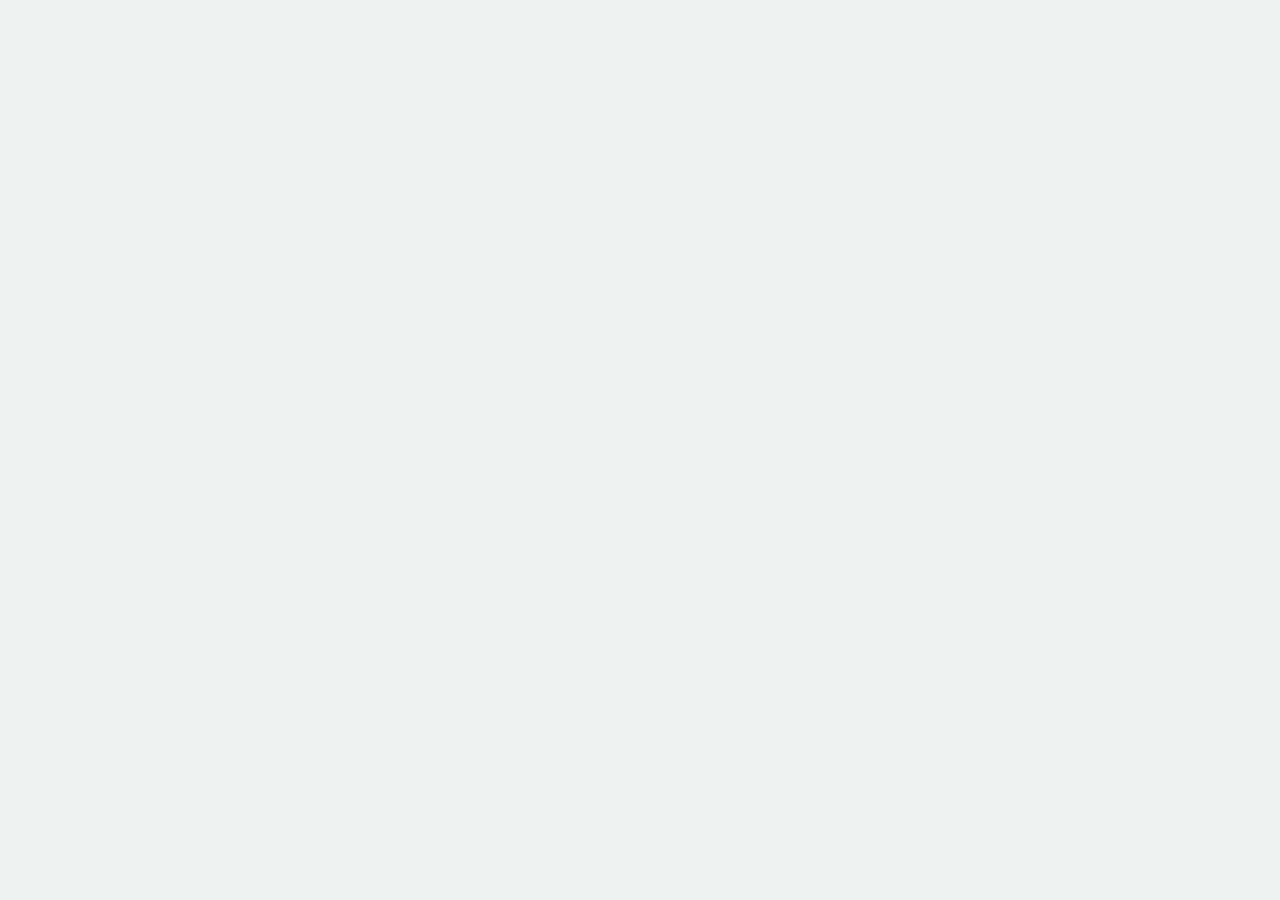
==== index.html @ 86ec383f "Initial SwiftPay TrustFix project setup" ====
<!DOCTYPE html>
<html lang="en">

<head>

    <meta charset="UTF-8">

    <meta
        name="viewport"
        content="width=device-width, initial-scale=1.0"
    >

    <meta
        name="description"
        content="SwiftPay TrustFix - A trust-centered fintech UX redesign"
    >

    <title>SwiftPay TrustFix</title>

    <link rel="stylesheet" href="style.css">

</head>

<body>

    <main id="app">

        <!-- Application content will be added here -->

    </main>

    <script src="script.js"></script>

</body>

</html>
---- style.css ----
/* =========================================
   SWIFTPAY TRUSTFIX
   Global Styles
   ========================================= */

* {
    margin: 0;
    padding: 0;
    box-sizing: border-box;
}

html {
    scroll-behavior: smooth;
}

body {
    font-family: Arial, Helvetica, sans-serif;
    background: #eef2f0;
    color: #102a43;
    min-height: 100vh;
}

button,
input {
    font: inherit;
}

button {
    cursor: pointer;
}

#app {
    width: 100%;
    min-height: 100vh;
}
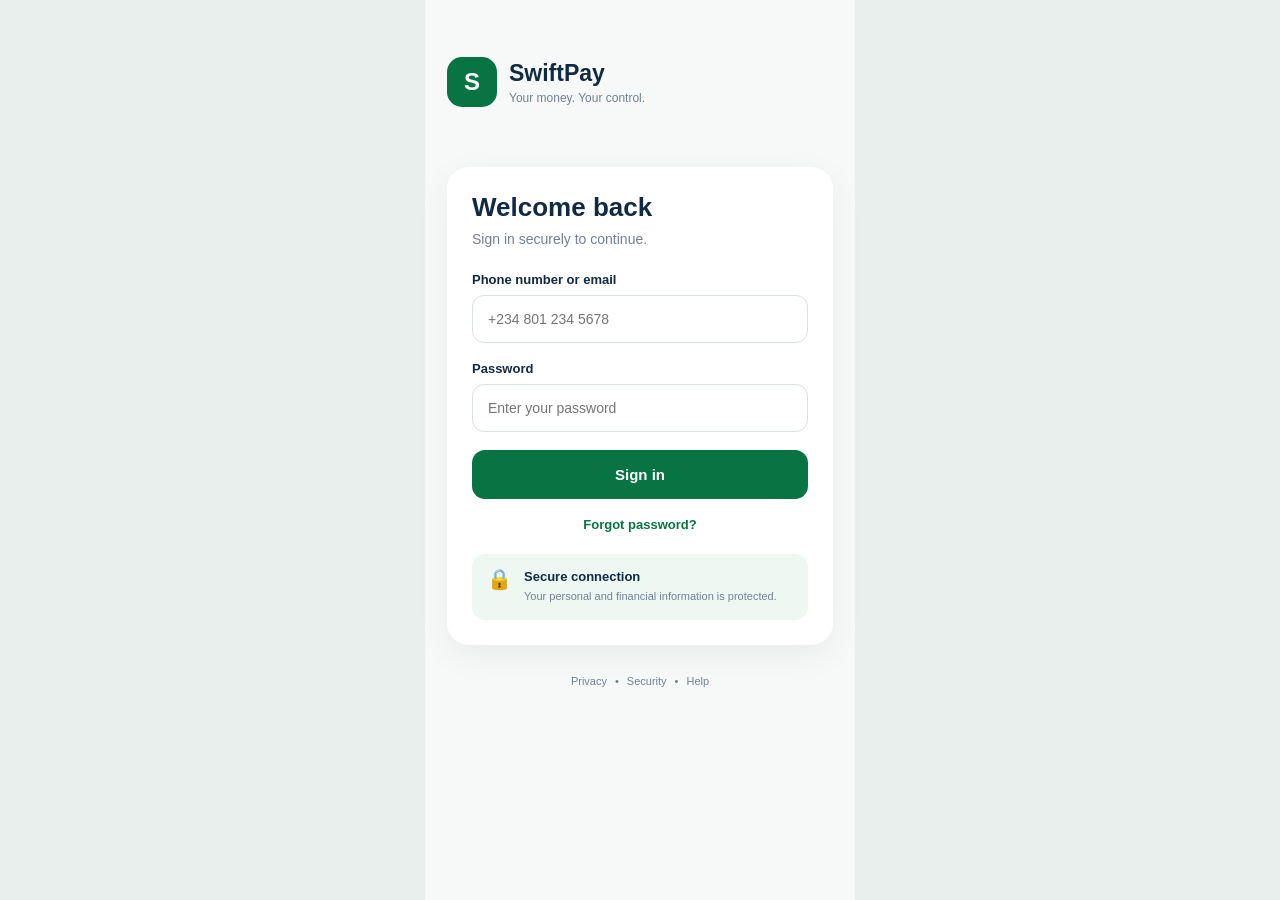
==== commit fe6ff4b2: "Build SwiftPay trust-centered login screen" ====
--- a/index.html
+++ b/index.html
@@ -12,10 +12,10 @@
 
     <meta
         name="description"
-        content="SwiftPay TrustFix - A trust-centered fintech UX redesign"
+        content="SwiftPay TrustFix - Secure fintech experience"
     >
 
-    <title>SwiftPay TrustFix</title>
+    <title>SwiftPay | Secure Login</title>
 
     <link rel="stylesheet" href="style.css">
 
@@ -23,9 +23,146 @@
 
 <body>
 
-    <main id="app">
+    <main class="app">
 
-        <!-- Application content will be added here -->
+        <!-- =========================
+             LOGIN SCREEN
+             ========================= -->
+
+        <section
+            id="loginScreen"
+            class="screen active"
+        >
+
+            <div class="brand">
+
+                <div class="brand-logo">
+                    S
+                </div>
+
+                <div class="brand-text">
+
+                    <h1>SwiftPay</h1>
+
+                    <p>
+                        Your money. Your control.
+                    </p>
+
+                </div>
+
+            </div>
+
+
+            <div class="login-card">
+
+                <div class="login-header">
+
+                    <h2>
+                        Welcome back
+                    </h2>
+
+                    <p>
+                        Sign in securely to continue.
+                    </p>
+
+                </div>
+
+
+                <form id="loginForm">
+
+                    <div class="form-group">
+
+                        <label for="loginInput">
+                            Phone number or email
+                        </label>
+
+                        <input
+                            type="text"
+                            id="loginInput"
+                            name="loginInput"
+                            placeholder="+234 801 234 5678"
+                            autocomplete="username"
+                            required
+                        >
+
+                    </div>
+
+
+                    <div class="form-group">
+
+                        <label for="passwordInput">
+                            Password
+                        </label>
+
+                        <input
+                            type="password"
+                            id="passwordInput"
+                            name="passwordInput"
+                            placeholder="Enter your password"
+                            autocomplete="current-password"
+                            required
+                        >
+
+                    </div>
+
+
+                    <button
+                        type="submit"
+                        class="primary-button"
+                    >
+                        Sign in
+                    </button>
+
+                </form>
+
+
+                <button
+                    type="button"
+                    class="forgot-password"
+                >
+                    Forgot password?
+                </button>
+
+
+                <div class="security-box">
+
+                    <div class="security-icon">
+                        🔒
+                    </div>
+
+                    <div>
+
+                        <strong>
+                            Secure connection
+                        </strong>
+
+                        <p>
+                            Your personal and financial
+                            information is protected.
+                        </p>
+
+                    </div>
+
+                </div>
+
+            </div>
+
+
+            <footer class="login-footer">
+
+                <span>Privacy</span>
+
+                <span>•</span>
+
+                <span>Security</span>
+
+                <span>•</span>
+
+                <span>Help</span>
+
+            </footer>
+
+        </section>
 
     </main>
 
--- a/style.css
+++ b/style.css
@@ -1,6 +1,6 @@
 /* =========================================
    SWIFTPAY TRUSTFIX
-   Global Styles
+   LOGIN SCREEN
    ========================================= */
 
 * {
@@ -9,15 +9,44 @@
     box-sizing: border-box;
 }
 
+:root {
+
+    --primary: #087443;
+
+    --primary-dark: #065a34;
+
+    --background: #f7f9f8;
+
+    --white: #ffffff;
+
+    --text: #102a43;
+
+    --muted: #718096;
+
+    --border: #d9e2dc;
+
+    --trust-bg: #edf8f2;
+
+}
+
 html {
     scroll-behavior: smooth;
 }
 
 body {
-    font-family: Arial, Helvetica, sans-serif;
-    background: #eef2f0;
-    color: #102a43;
+
+    font-family:
+        Inter,
+        Arial,
+        Helvetica,
+        sans-serif;
+
+    background: #e9efec;
+
+    color: var(--text);
+
     min-height: 100vh;
+
 }
 
 button,
@@ -29,7 +58,288 @@
     cursor: pointer;
 }
 
-#app {
+.app {
+
     width: 100%;
+
+    max-width: 430px;
+
     min-height: 100vh;
+
+    margin: 0 auto;
+
+    background: var(--background);
+
+}
+
+.screen {
+
+    min-height: 100vh;
+
+    padding:
+        32px
+        22px;
+
+}
+
+.brand {
+
+    display: flex;
+
+    align-items: center;
+
+    gap: 12px;
+
+    padding-top: 25px;
+
+    margin-bottom: 60px;
+
+}
+
+.brand-logo {
+
+    width: 50px;
+
+    height: 50px;
+
+    border-radius: 15px;
+
+    display: flex;
+
+    align-items: center;
+
+    justify-content: center;
+
+    background: var(--primary);
+
+    color: white;
+
+    font-size: 24px;
+
+    font-weight: 800;
+
+}
+
+.brand-text h1 {
+
+    font-size: 23px;
+
+    font-weight: 800;
+
+}
+
+.brand-text p {
+
+    margin-top: 4px;
+
+    color: var(--muted);
+
+    font-size: 12px;
+
+}
+
+.login-card {
+
+    background: var(--white);
+
+    padding: 25px;
+
+    border-radius: 22px;
+
+    box-shadow:
+        0 10px 35px
+        rgba(0, 0, 0, 0.06);
+
+}
+
+.login-header h2 {
+
+    font-size: 26px;
+
+    line-height: 1.2;
+
+}
+
+.login-header p {
+
+    color: var(--muted);
+
+    font-size: 14px;
+
+    margin-top: 8px;
+
+    margin-bottom: 25px;
+
+}
+
+.form-group {
+
+    margin-bottom: 18px;
+
+}
+
+.form-group label {
+
+    display: block;
+
+    font-size: 13px;
+
+    font-weight: 600;
+
+    margin-bottom: 8px;
+
+}
+
+.form-group input {
+
+    width: 100%;
+
+    padding: 15px;
+
+    border:
+        1px solid
+        var(--border);
+
+    border-radius: 12px;
+
+    background: white;
+
+    color: var(--text);
+
+    outline: none;
+
+    font-size: 14px;
+
+    transition:
+        border-color 0.2s ease,
+        box-shadow 0.2s ease;
+
+}
+
+.form-group input:focus {
+
+    border-color: var(--primary);
+
+    box-shadow:
+        0 0 0 3px
+        rgba(8, 116, 67, 0.10);
+
+}
+
+.primary-button {
+
+    width: 100%;
+
+    border: none;
+
+    border-radius: 13px;
+
+    padding: 16px;
+
+    background: var(--primary);
+
+    color: white;
+
+    font-size: 15px;
+
+    font-weight: 700;
+
+    transition:
+        background 0.2s ease,
+        transform 0.2s ease;
+
+}
+
+.primary-button:hover {
+
+    background: var(--primary-dark);
+
+}
+
+.primary-button:active {
+
+    transform: scale(0.98);
+
+}
+
+.forgot-password {
+
+    display: block;
+
+    width: 100%;
+
+    margin-top: 18px;
+
+    border: none;
+
+    background: transparent;
+
+    color: var(--primary);
+
+    font-size: 13px;
+
+    font-weight: 600;
+
+}
+
+.security-box {
+
+    display: flex;
+
+    gap: 12px;
+
+    align-items: flex-start;
+
+    margin-top: 22px;
+
+    padding: 15px;
+
+    border-radius: 13px;
+
+    background: var(--trust-bg);
+
+}
+
+.security-icon {
+
+    font-size: 20px;
+
+    line-height: 1;
+
+}
+
+.security-box strong {
+
+    display: block;
+
+    font-size: 13px;
+
+}
+
+.security-box p {
+
+    color: var(--muted);
+
+    font-size: 11px;
+
+    line-height: 1.5;
+
+    margin-top: 4px;
+
+}
+
+.login-footer {
+
+    display: flex;
+
+    justify-content: center;
+
+    gap: 8px;
+
+    margin-top: 30px;
+
+    color: var(--muted);
+
+    font-size: 11px;
+
 }
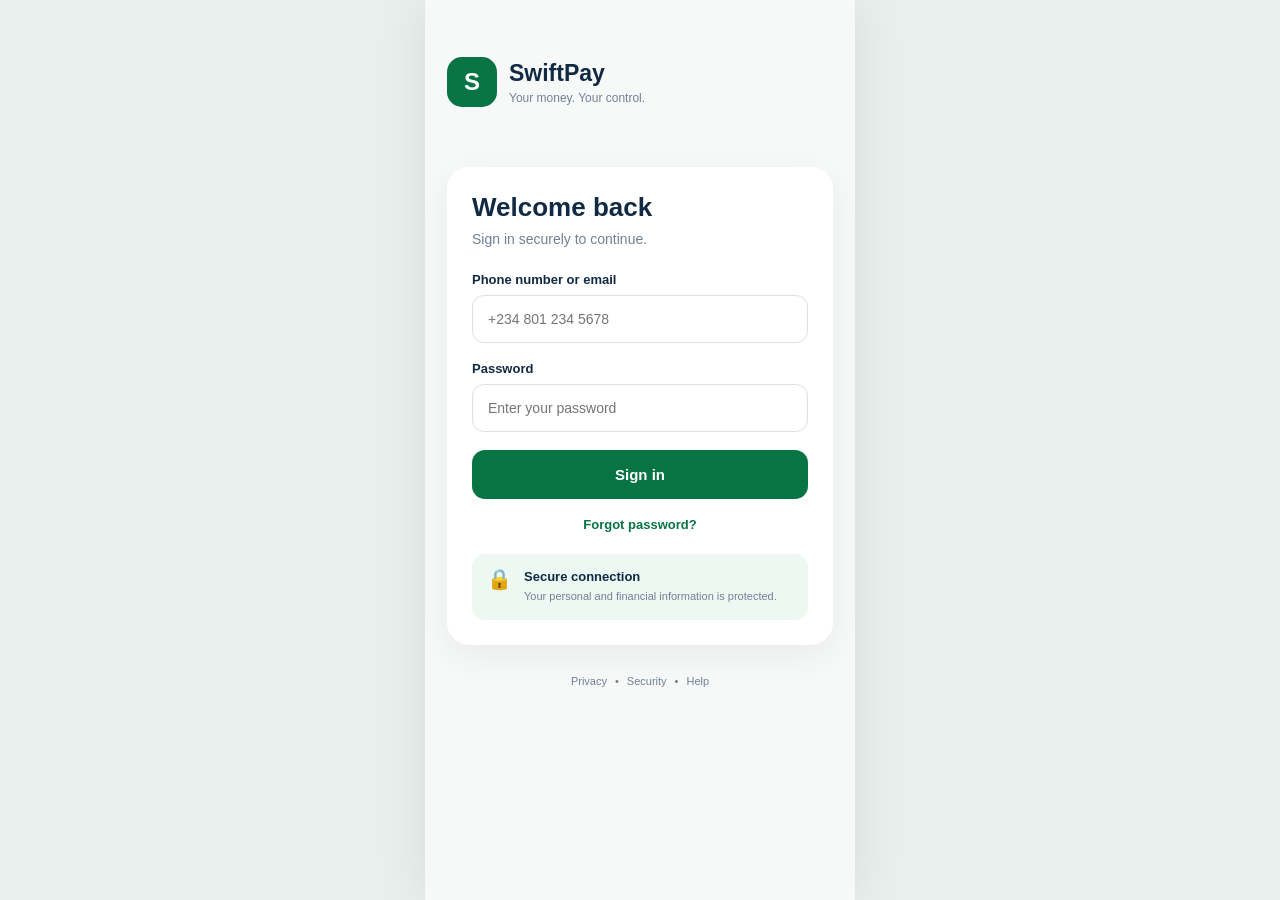
==== commit a16d7cd7: "Build SwiftPay trust-centered home dashboard" ====
--- a/index.html
+++ b/index.html
@@ -12,22 +12,24 @@
 
     <meta
         name="description"
-        content="SwiftPay TrustFix - Secure fintech experience"
+        content="SwiftPay TrustFix - Trust-centered fintech UX redesign"
     >
 
-    <title>SwiftPay | Secure Login</title>
+    <title>SwiftPay TrustFix</title>
 
     <link rel="stylesheet" href="style.css">
 
 </head>
 
+
 <body>
 
     <main class="app">
 
-        <!-- =========================
+
+        <!-- =====================================
              LOGIN SCREEN
-             ========================= -->
+             ===================================== -->
 
         <section
             id="loginScreen"
@@ -164,8 +166,472 @@
 
         </section>
 
+
+
+        <!-- =====================================
+             HOME DASHBOARD
+             ===================================== -->
+
+        <section
+            id="homeScreen"
+            class="screen"
+        >
+
+
+            <!-- TOP HEADER -->
+
+            <header class="dashboard-header">
+
+                <div>
+
+                    <p class="greeting">
+                        Good morning
+                    </p>
+
+                    <h2>
+                        Ada Nwosu
+                    </h2>
+
+                </div>
+
+
+                <button
+                    class="profile-button"
+                    aria-label="Open profile"
+                >
+
+                    AN
+
+                </button>
+
+            </header>
+
+
+
+            <!-- ACCOUNT PROTECTION -->
+
+            <div class="protected-status">
+
+                <span class="status-check">
+                    ✓
+                </span>
+
+                <span>
+                    Account protected
+                </span>
+
+                <button
+                    type="button"
+                    class="status-info"
+                    aria-label="Security information"
+                >
+                    i
+                </button>
+
+            </div>
+
+
+
+            <!-- BALANCE CARD -->
+
+            <section class="balance-card">
+
+                <div class="balance-top">
+
+                    <p>
+                        Total Balance
+                    </p>
+
+                    <button
+                        class="balance-toggle"
+                        id="balanceToggle"
+                        aria-label="Hide balance"
+                    >
+                        ◉
+                    </button>
+
+                </div>
+
+
+                <h1 id="balanceAmount">
+                    ₦485,750.00
+                </h1>
+
+
+                <p class="balance-description">
+                    Available balance
+                </p>
+
+
+                <div class="balance-actions">
+
+                    <button
+                        class="balance-action primary-action"
+                        id="sendMoneyButton"
+                    >
+
+                        <span class="action-icon">
+                            ↗
+                        </span>
+
+                        Send Money
+
+                    </button>
+
+
+                    <button
+                        class="balance-action secondary-action"
+                    >
+
+                        <span class="action-icon">
+                            +
+                        </span>
+
+                        Add Money
+
+                    </button>
+
+                </div>
+
+            </section>
+
+
+
+            <!-- QUICK ACTIONS -->
+
+            <section class="quick-section">
+
+                <div class="section-heading">
+
+                    <h3>
+                        Quick actions
+                    </h3>
+
+                </div>
+
+
+                <div class="quick-actions">
+
+
+                    <button
+                        class="quick-action"
+                        id="quickSend"
+                    >
+
+                        <span class="quick-icon">
+                            ↗
+                        </span>
+
+                        <span>
+                            Send
+                        </span>
+
+                    </button>
+
+
+                    <button class="quick-action">
+
+                        <span class="quick-icon">
+                            ↙
+                        </span>
+
+                        <span>
+                            Receive
+                        </span>
+
+                    </button>
+
+
+                    <button class="quick-action">
+
+                        <span class="quick-icon">
+                            ▣
+                        </span>
+
+                        <span>
+                            Bills
+                        </span>
+
+                    </button>
+
+
+                    <button class="quick-action">
+
+                        <span class="quick-icon">
+                            ☷
+                        </span>
+
+                        <span>
+                            History
+                        </span>
+
+                    </button>
+
+
+                </div>
+
+            </section>
+
+
+
+            <!-- RECENT TRANSACTIONS -->
+
+            <section class="transactions-section">
+
+                <div class="section-heading">
+
+                    <h3>
+                        Recent transactions
+                    </h3>
+
+                    <button
+                        class="view-all"
+                        type="button"
+                    >
+                        View all
+                    </button>
+
+                </div>
+
+
+                <div class="transactions-list">
+
+
+                    <!-- TRANSACTION 1 -->
+
+                    <article class="transaction-item">
+
+                        <div class="transaction-icon netflix">
+                            N
+                        </div>
+
+
+                        <div class="transaction-details">
+
+                            <strong>
+                                Netflix
+                            </strong>
+
+                            <span>
+                                Today · Subscription
+                            </span>
+
+                        </div>
+
+
+                        <strong class="transaction-amount debit">
+                            -₦7,500
+                        </strong>
+
+                    </article>
+
+
+
+                    <!-- TRANSACTION 2 -->
+
+                    <article class="transaction-item">
+
+                        <div class="transaction-icon chinedu">
+                            CO
+                        </div>
+
+
+                        <div class="transaction-details">
+
+                            <strong>
+                                Chinedu Okafor
+                            </strong>
+
+                            <span>
+                                Yesterday · Transfer
+                            </span>
+
+                        </div>
+
+
+                        <strong class="transaction-amount credit">
+                            +₦50,000
+                        </strong>
+
+                    </article>
+
+
+
+                    <!-- TRANSACTION 3 -->
+
+                    <article class="transaction-item">
+
+                        <div class="transaction-icon mtn">
+                            M
+                        </div>
+
+
+                        <div class="transaction-details">
+
+                            <strong>
+                                MTN
+                            </strong>
+
+                            <span>
+                                Yesterday · Airtime
+                            </span>
+
+                        </div>
+
+
+                        <strong class="transaction-amount debit">
+                            -₦5,000
+                        </strong>
+
+                    </article>
+
+
+                </div>
+
+            </section>
+
+
+
+            <!-- TRUST CARD -->
+
+            <section class="trust-card">
+
+                <div class="trust-card-header">
+
+                    <div class="trust-symbol">
+                        ✓
+                    </div>
+
+                    <div>
+
+                        <h3>
+                            Your account is protected
+                        </h3>
+
+                        <p>
+                            Security checks are active.
+                        </p>
+
+                    </div>
+
+                </div>
+
+
+                <div class="security-list">
+
+                    <div>
+                        <span>✓</span>
+                        Secure login
+                    </div>
+
+                    <div>
+                        <span>✓</span>
+                        Transaction monitoring
+                    </div>
+
+                    <div>
+                        <span>✓</span>
+                        Privacy controls
+                    </div>
+
+                </div>
+
+
+                <button
+                    class="security-link"
+                    type="button"
+                >
+                    View security settings →
+                </button>
+
+            </section>
+
+
+
+            <!-- BOTTOM NAVIGATION -->
+
+            <nav
+                class="bottom-navigation"
+                aria-label="Main navigation"
+            >
+
+                <button class="nav-item active">
+
+                    <span class="nav-icon">
+                        ⌂
+                    </span>
+
+                    <span>
+                        Home
+                    </span>
+
+                </button>
+
+
+                <button
+                    class="nav-item"
+                    id="navSend"
+                >
+
+                    <span class="nav-icon">
+                        ↗
+                    </span>
+
+                    <span>
+                        Send
+                    </span>
+
+                </button>
+
+
+                <button class="nav-item">
+
+                    <span class="nav-icon">
+                        ◷
+                    </span>
+
+                    <span>
+                        Activity
+                    </span>
+
+                </button>
+
+
+                <button
+                    class="nav-item"
+                    id="navProfile"
+                >
+
+                    <span class="nav-icon">
+                        ○
+                    </span>
+
+                    <span>
+                        Profile
+                    </span>
+
+                </button>
+
+            </nav>
+
+
+
+            <!-- LOGOUT -->
+
+            <button
+                type="button"
+                class="logout-button"
+                id="logoutButton"
+            >
+                Sign out
+            </button>
+
+
+        </section>
+
     </main>
 
+
     <script src="script.js"></script>
 
 </body>
--- a/style.css
+++ b/style.css
@@ -1,6 +1,6 @@
 /* =========================================
    SWIFTPAY TRUSTFIX
-   LOGIN SCREEN
+   GLOBAL DESIGN SYSTEM
    ========================================= */
 
 * {
@@ -9,29 +9,42 @@
     box-sizing: border-box;
 }
 
+
 :root {
 
     --primary: #087443;
 
     --primary-dark: #065a34;
 
+    --primary-light: #edf8f2;
+
     --background: #f7f9f8;
 
     --white: #ffffff;
 
     --text: #102a43;
 
+    --text-secondary: #52606d;
+
     --muted: #718096;
 
     --border: #d9e2dc;
 
-    --trust-bg: #edf8f2;
-
-}
+    --danger: #c62828;
+
+    --success: #16803a;
+
+    --shadow:
+        0 10px 35px
+        rgba(0, 0, 0, 0.06);
+
+}
+
 
 html {
     scroll-behavior: smooth;
 }
+
 
 body {
 
@@ -49,14 +62,21 @@
 
 }
 
+
 button,
 input {
+
     font: inherit;
-}
+
+}
+
 
 button {
+
     cursor: pointer;
-}
+
+}
+
 
 .app {
 
@@ -72,15 +92,32 @@
 
 }
 
+
 .screen {
+
+    display: none;
 
     min-height: 100vh;
 
     padding:
         32px
-        22px;
-
-}
+        22px
+        110px;
+
+}
+
+
+.screen.active {
+
+    display: block;
+
+}
+
+
+
+/* =========================================
+   BRAND
+   ========================================= */
 
 .brand {
 
@@ -96,6 +133,7 @@
 
 }
 
+
 .brand-logo {
 
     width: 50px;
@@ -120,6 +158,7 @@
 
 }
 
+
 .brand-text h1 {
 
     font-size: 23px;
@@ -128,6 +167,7 @@
 
 }
 
+
 .brand-text p {
 
     margin-top: 4px;
@@ -138,6 +178,12 @@
 
 }
 
+
+
+/* =========================================
+   LOGIN
+   ========================================= */
+
 .login-card {
 
     background: var(--white);
@@ -146,11 +192,10 @@
 
     border-radius: 22px;
 
-    box-shadow:
-        0 10px 35px
-        rgba(0, 0, 0, 0.06);
-
-}
+    box-shadow: var(--shadow);
+
+}
+
 
 .login-header h2 {
 
@@ -160,6 +205,7 @@
 
 }
 
+
 .login-header p {
 
     color: var(--muted);
@@ -172,12 +218,14 @@
 
 }
 
+
 .form-group {
 
     margin-bottom: 18px;
 
 }
 
+
 .form-group label {
 
     display: block;
@@ -189,6 +237,7 @@
     margin-bottom: 8px;
 
 }
+
 
 .form-group input {
 
@@ -216,6 +265,7 @@
 
 }
 
+
 .form-group input:focus {
 
     border-color: var(--primary);
@@ -226,6 +276,7 @@
 
 }
 
+
 .primary-button {
 
     width: 100%;
@@ -244,11 +295,8 @@
 
     font-weight: 700;
 
-    transition:
-        background 0.2s ease,
-        transform 0.2s ease;
-
-}
+}
+
 
 .primary-button:hover {
 
@@ -256,11 +304,6 @@
 
 }
 
-.primary-button:active {
-
-    transform: scale(0.98);
-
-}
 
 .forgot-password {
 
@@ -282,6 +325,7 @@
 
 }
 
+
 .security-box {
 
     display: flex;
@@ -296,9 +340,10 @@
 
     border-radius: 13px;
 
-    background: var(--trust-bg);
-
-}
+    background: var(--primary-light);
+
+}
+
 
 .security-icon {
 
@@ -308,6 +353,7 @@
 
 }
 
+
 .security-box strong {
 
     display: block;
@@ -316,6 +362,7 @@
 
 }
 
+
 .security-box p {
 
     color: var(--muted);
@@ -328,6 +375,7 @@
 
 }
 
+
 .login-footer {
 
     display: flex;
@@ -342,4 +390,787 @@
 
     font-size: 11px;
 
+}
+
+
+
+/* =========================================
+   DASHBOARD HEADER
+   ========================================= */
+
+.dashboard-header {
+
+    display: flex;
+
+    align-items: center;
+
+    justify-content: space-between;
+
+}
+
+
+.greeting {
+
+    color: var(--muted);
+
+    font-size: 12px;
+
+    margin-bottom: 5px;
+
+}
+
+
+.dashboard-header h2 {
+
+    font-size: 22px;
+
+    font-weight: 750;
+
+}
+
+
+.profile-button {
+
+    width: 46px;
+
+    height: 46px;
+
+    border: none;
+
+    border-radius: 50%;
+
+    background: var(--primary);
+
+    color: white;
+
+    font-size: 12px;
+
+    font-weight: 700;
+
+}
+
+
+
+/* =========================================
+   PROTECTED STATUS
+   ========================================= */
+
+.protected-status {
+
+    display: inline-flex;
+
+    align-items: center;
+
+    gap: 7px;
+
+    margin-top: 17px;
+
+    padding:
+        7px
+        11px;
+
+    background: var(--primary-light);
+
+    color: var(--primary);
+
+    border-radius: 20px;
+
+    font-size: 11px;
+
+    font-weight: 650;
+
+}
+
+
+.status-check {
+
+    display: flex;
+
+    align-items: center;
+
+    justify-content: center;
+
+    width: 16px;
+
+    height: 16px;
+
+    border-radius: 50%;
+
+    background: var(--primary);
+
+    color: white;
+
+    font-size: 9px;
+
+}
+
+
+.status-info {
+
+    width: 16px;
+
+    height: 16px;
+
+    border: 1px solid var(--primary);
+
+    border-radius: 50%;
+
+    background: transparent;
+
+    color: var(--primary);
+
+    font-size: 9px;
+
+    font-weight: 700;
+
+}
+
+
+
+/* =========================================
+   BALANCE CARD
+   ========================================= */
+
+.balance-card {
+
+    margin-top: 20px;
+
+    padding: 24px;
+
+    border-radius: 23px;
+
+    background: var(--primary);
+
+    color: white;
+
+    box-shadow:
+        0 15px 35px
+        rgba(8, 116, 67, 0.18);
+
+}
+
+
+.balance-top {
+
+    display: flex;
+
+    justify-content: space-between;
+
+    align-items: center;
+
+}
+
+
+.balance-top p {
+
+    font-size: 12px;
+
+    opacity: 0.82;
+
+}
+
+
+.balance-toggle {
+
+    border: none;
+
+    background: transparent;
+
+    color: white;
+
+    opacity: 0.8;
+
+    font-size: 17px;
+
+}
+
+
+.balance-card h1 {
+
+    margin-top: 10px;
+
+    font-size: 31px;
+
+    letter-spacing: -0.8px;
+
+}
+
+
+.balance-description {
+
+    margin-top: 5px;
+
+    font-size: 10px;
+
+    opacity: 0.72;
+
+}
+
+
+.balance-actions {
+
+    display: flex;
+
+    gap: 10px;
+
+    margin-top: 22px;
+
+}
+
+
+.balance-action {
+
+    flex: 1;
+
+    display: flex;
+
+    align-items: center;
+
+    justify-content: center;
+
+    gap: 7px;
+
+    padding: 12px 8px;
+
+    border-radius: 11px;
+
+    border: none;
+
+    font-size: 11px;
+
+    font-weight: 700;
+
+}
+
+
+.primary-action {
+
+    background: white;
+
+    color: var(--primary);
+
+}
+
+
+.secondary-action {
+
+    background:
+        rgba(255, 255, 255, 0.14);
+
+    color: white;
+
+    border:
+        1px solid
+        rgba(255, 255, 255, 0.28);
+
+}
+
+
+.action-icon {
+
+    font-size: 17px;
+
+}
+
+
+
+/* =========================================
+   SECTION HEADINGS
+   ========================================= */
+
+.section-heading {
+
+    display: flex;
+
+    align-items: center;
+
+    justify-content: space-between;
+
+    margin-bottom: 14px;
+
+}
+
+
+.section-heading h3 {
+
+    font-size: 15px;
+
+}
+
+
+.quick-section {
+
+    margin-top: 26px;
+
+}
+
+
+
+/* =========================================
+   QUICK ACTIONS
+   ========================================= */
+
+.quick-actions {
+
+    display: grid;
+
+    grid-template-columns:
+        repeat(4, 1fr);
+
+    gap: 8px;
+
+}
+
+
+.quick-action {
+
+    display: flex;
+
+    flex-direction: column;
+
+    align-items: center;
+
+    justify-content: center;
+
+    gap: 7px;
+
+    min-height: 78px;
+
+    border: none;
+
+    border-radius: 15px;
+
+    background: white;
+
+    color: var(--text-secondary);
+
+    font-size: 10px;
+
+    box-shadow:
+        0 4px 15px
+        rgba(0, 0, 0, 0.035);
+
+}
+
+
+.quick-action:hover {
+
+    transform: translateY(-2px);
+
+}
+
+
+.quick-icon {
+
+    width: 34px;
+
+    height: 34px;
+
+    display: flex;
+
+    align-items: center;
+
+    justify-content: center;
+
+    border-radius: 10px;
+
+    background: var(--primary-light);
+
+    color: var(--primary);
+
+    font-size: 18px;
+
+}
+
+
+
+/* =========================================
+   TRANSACTIONS
+   ========================================= */
+
+.transactions-section {
+
+    margin-top: 28px;
+
+}
+
+
+.view-all {
+
+    border: none;
+
+    background: transparent;
+
+    color: var(--primary);
+
+    font-size: 11px;
+
+    font-weight: 650;
+
+}
+
+
+.transactions-list {
+
+    display: flex;
+
+    flex-direction: column;
+
+    gap: 8px;
+
+}
+
+
+.transaction-item {
+
+    display: flex;
+
+    align-items: center;
+
+    gap: 12px;
+
+    padding: 14px;
+
+    border-radius: 15px;
+
+    background: white;
+
+}
+
+
+.transaction-icon {
+
+    width: 40px;
+
+    height: 40px;
+
+    flex-shrink: 0;
+
+    display: flex;
+
+    align-items: center;
+
+    justify-content: center;
+
+    border-radius: 12px;
+
+    background: #edf1ef;
+
+    color: var(--text);
+
+    font-size: 11px;
+
+    font-weight: 800;
+
+}
+
+
+.transaction-details {
+
+    flex: 1;
+
+}
+
+
+.transaction-details strong {
+
+    display: block;
+
+    font-size: 12px;
+
+}
+
+
+.transaction-details span {
+
+    display: block;
+
+    margin-top: 4px;
+
+    color: var(--muted);
+
+    font-size: 9px;
+
+}
+
+
+.transaction-amount {
+
+    font-size: 11px;
+
+}
+
+
+.debit {
+
+    color: var(--text);
+
+}
+
+
+.credit {
+
+    color: var(--success);
+
+}
+
+
+
+/* =========================================
+   TRUST CARD
+   ========================================= */
+
+.trust-card {
+
+    margin-top: 20px;
+
+    padding: 19px;
+
+    border:
+        1px solid
+        #dcebe2;
+
+    border-radius: 17px;
+
+    background: white;
+
+}
+
+
+.trust-card-header {
+
+    display: flex;
+
+    gap: 12px;
+
+    align-items: center;
+
+}
+
+
+.trust-symbol {
+
+    width: 38px;
+
+    height: 38px;
+
+    flex-shrink: 0;
+
+    display: flex;
+
+    align-items: center;
+
+    justify-content: center;
+
+    border-radius: 11px;
+
+    background: var(--primary-light);
+
+    color: var(--primary);
+
+    font-weight: 800;
+
+}
+
+
+.trust-card-header h3 {
+
+    font-size: 13px;
+
+}
+
+
+.trust-card-header p {
+
+    margin-top: 4px;
+
+    color: var(--muted);
+
+    font-size: 10px;
+
+}
+
+
+.security-list {
+
+    display: grid;
+
+    gap: 8px;
+
+    margin-top: 15px;
+
+}
+
+
+.security-list div {
+
+    color: var(--text-secondary);
+
+    font-size: 10px;
+
+}
+
+
+.security-list span {
+
+    margin-right: 6px;
+
+    color: var(--success);
+
+    font-weight: 800;
+
+}
+
+
+.security-link {
+
+    width: 100%;
+
+    margin-top: 15px;
+
+    padding-top: 14px;
+
+    border:
+        none;
+
+    border-top:
+        1px solid
+        #edf0ee;
+
+    background: transparent;
+
+    color: var(--primary);
+
+    text-align: left;
+
+    font-size: 10px;
+
+    font-weight: 650;
+
+}
+
+
+
+/* =========================================
+   BOTTOM NAVIGATION
+   ========================================= */
+
+.bottom-navigation {
+
+    position: fixed;
+
+    bottom: 0;
+
+    left: 50%;
+
+    transform: translateX(-50%);
+
+    width: 100%;
+
+    max-width: 430px;
+
+    display: grid;
+
+    grid-template-columns:
+        repeat(4, 1fr);
+
+    padding:
+        10px
+        12px
+        calc(10px + env(safe-area-inset-bottom));
+
+    background:
+        rgba(255, 255, 255, 0.96);
+
+    border-top:
+        1px solid
+        #e5ebe7;
+
+    backdrop-filter:
+        blur(12px);
+
+    z-index: 100;
+
+}
+
+
+.nav-item {
+
+    display: flex;
+
+    flex-direction: column;
+
+    align-items: center;
+
+    gap: 4px;
+
+    border: none;
+
+    background: transparent;
+
+    color: var(--muted);
+
+    font-size: 9px;
+
+}
+
+
+.nav-item.active {
+
+    color: var(--primary);
+
+    font-weight: 700;
+
+}
+
+
+.nav-icon {
+
+    font-size: 19px;
+
+}
+
+
+
+/* =========================================
+   LOGOUT
+   ========================================= */
+
+.logout-button {
+
+    display: block;
+
+    margin:
+        30px
+        auto
+        10px;
+
+    border: none;
+
+    background: transparent;
+
+    color: var(--muted);
+
+    font-size: 11px;
+
+}
+
+
+
+/* =========================================
+   DESKTOP
+   ========================================= */
+
+@media (min-width: 700px) {
+
+    .app {
+
+        min-height: 100vh;
+
+        box-shadow:
+            0 0 50px
+            rgba(0, 0, 0, 0.08);
+
+    }
+
 }
